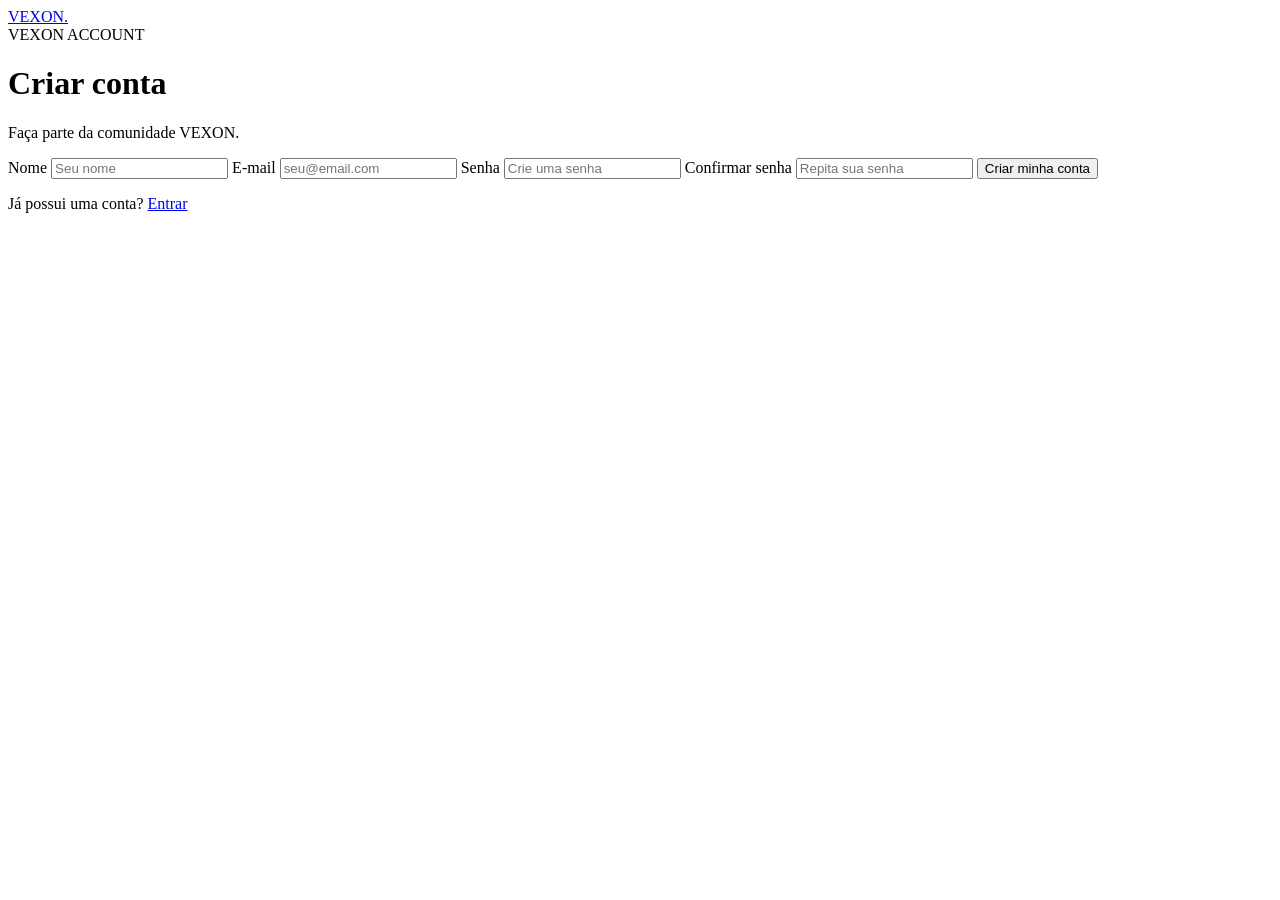
==== cadastro.html @ e491b1be "Add files via upload" ====
<!DOCTYPE html>
<html lang="pt-BR">
<head>
    <meta charset="UTF-8">
    <meta name="viewport" content="width=device-width, initial-scale=1.0">
    <title>Criar conta | VEXON</title>
    <link rel="sheet" href="style.css">
    <script src="js/utils.js" defer></script>
    <script src="js/produtos.js" defer></script>
    <script src="js/layout.js" defer></script>
    <script src="js/carrinho.js" defer></script>
    <script src="js/auth.js" defer></script>
    <script src="js/checkout.js" defer></script>

</head>

<body class="auth-body">

<main class="auth-container">

    <a href="index.html" class="logo auth-logo">
        VEXON<span>.</span>
    </a>

    <div class="auth-card">

        <span class="section-label">VEXON ACCOUNT</span>

        <h1>Criar conta</h1>

        <p>Faça parte da comunidade VEXON.</p>

        <form id="cadastro-form">

            <label for="nome">Nome</label>
            <input
                id="nome"
                type="text"
                placeholder="Seu nome"
                required
            >

            <label for="email">E-mail</label>
            <input
                id="email"
                type="email"
                placeholder="seu@email.com"
                required
            >

            <label for="senha">Senha</label>
            <input
                id="senha"
                type="password"
                placeholder="Crie uma senha"
                required
            >

            <label for="confirmar-senha">Confirmar senha</label>
            <input
                id="confirmar-senha"
                type="password"
                placeholder="Repita sua senha"
                required
            >

            <button class="btn btn-primary auth-button">
                Criar minha conta
            </button>

        </form>

        <p class="auth-register">
            Já possui uma conta?
            <a href="login.html">Entrar</a>
        </p>

    </div>

</main>

</body>
</html>
---- style.css ----
@import url("https://fonts.googleapis.com/css2?family=Inter:wght@400;500;600;700;800&display=swap");

/* =========================================
   VEXON
   Seu setup, seu nível.
========================================= */

/* RESET */
* {
    margin: 0;
    padding: 0;
    box-sizing: border-box;
}

:root {
    --bg: #07070a;
    --bg-secondary: #0d0d12;
    --card: #111116;
    --card-hover: #17171e;

    --white: #ffffff;
    --text: #f3f3f5;
    --muted: #92929d;

    --purple: #8b5cf6;
    --purple-light: #a78bfa;
    --blue: #5b8cff;

    --border: rgba(255, 255, 255, 0.08);

    --container: 1200px;
    --radius: 16px;
}

html {
    scroll-behavior: smooth;
}

body {
    background: var(--bg);
    color: var(--text);
    font-family: "Inter", sans-serif;
    line-height: 1.6;
}

a {
    color: inherit;
    text-decoration: none;
}

button,
input {
    font-family: inherit;
}

button {
    cursor: pointer;
}

.container {
    width: min(92%, var(--container));
    margin: 0 auto;
}

.section {
    padding: 100px 0;
}

/* =========================================
   TOP BAR
========================================= */

.top-bar {
    background: linear-gradient(
        90deg,
        #5b21b6,
        #7c3aed,
        #4f46e5
    );

    text-align: center;
    padding: 9px 15px;

    font-size: 12px;
    font-weight: 600;
    letter-spacing: 0.3px;
}

/* =========================================
   HEADER
========================================= */

.header {
    position: sticky;
    top: 0;
    z-index: 100;

    background: rgba(7, 7, 10, 0.88);
    backdrop-filter: blur(18px);

    border-bottom: 1px solid var(--border);
}

.header-content {
    min-height: 78px;

    display: flex;
    align-items: center;
    justify-content: space-between;

    gap: 30px;
}

.logo {
    font-size: 25px;
    font-weight: 800;
    letter-spacing: -1px;
}

.logo span {
    color: var(--purple-light);
}

.nav {
    display: flex;
    align-items: center;
    gap: 28px;
}

.nav a {
    position: relative;

    color: var(--muted);

    font-size: 13px;
    font-weight: 600;

    transition: 0.25s;
}

.nav a:hover,
.nav a.active {
    color: var(--white);
}

.nav a.active::after {
    content: "";

    position: absolute;
    left: 0;
    right: 0;
    bottom: -29px;

    height: 2px;

    background: var(--purple-light);
}

.header-actions {
    display: flex;
    align-items: center;
    gap: 10px;
}

.icon-button,
.cart-button {
    width: 42px;
    height: 42px;

    display: grid;
    place-items: center;

    border: 1px solid var(--border);
    border-radius: 12px;

    background: var(--card);

    transition: 0.25s;
}

.icon-button:hover,
.cart-button:hover {
    border-color: rgba(139, 92, 246, 0.5);
    background: var(--card-hover);
}

.cart-button {
    position: relative;
}

.cart-button span {
    position: absolute;

    top: -5px;
    right: -5px;

    width: 18px;
    height: 18px;

    display: grid;
    place-items: center;

    border-radius: 50%;

    background: var(--purple);
    color: white;

    font-size: 9px;
    font-weight: 800;
}

/* =========================================
   HERO
========================================= */

.hero {
    min-height: 650px;

    display: flex;
    align-items: center;

    position: relative;
    overflow: hidden;

    background:
        radial-gradient(
            circle at 75% 50%,
            rgba(124, 58, 237, 0.16),
            transparent 35%
        ),
        var(--bg);
}

.hero::before {
    content: "";

    position: absolute;

    width: 600px;
    height: 600px;

    right: -250px;
    top: -200px;

    border-radius: 50%;

    border: 1px solid rgba(139, 92, 246, 0.08);
}

.hero-content {
    display: grid;
    grid-template-columns: 1fr 1fr;

    align-items: center;

    gap: 70px;
}

.hero-text {
    position: relative;
    z-index: 2;
}

.hero-tag {
    display: inline-block;

    margin-bottom: 20px;

    color: var(--purple-light);

    font-size: 11px;
    font-weight: 800;

    letter-spacing: 1.5px;
}

.hero h1 {
    font-size: clamp(48px, 6vw, 82px);
    line-height: 0.95;

    letter-spacing: -4px;
    font-weight: 800;
}

.hero h1 span {
    color: transparent;

    background: linear-gradient(
        90deg,
        var(--purple-light),
        var(--blue)
    );

    background-clip: text;
    -webkit-background-clip: text;
}

.hero-text > p {
    max-width: 500px;

    margin: 28px 0;

    color: var(--muted);

    font-size: 16px;
}

.hero-buttons {
    display: flex;
    gap: 12px;
    flex-wrap: wrap;
}

.btn {
    display: inline-flex;

    align-items: center;
    justify-content: center;

    min-height: 50px;

    padding: 0 23px;

    border-radius: 10px;

    font-size: 13px;
    font-weight: 700;

    transition: 0.25s;
}

.btn-primary {
    background: var(--white);
    color: #08080a;
}

.btn-primary:hover {
    transform: translateY(-2px);

    background: var(--purple-light);
    color: white;

    box-shadow: 0 10px 30px rgba(139, 92, 246, 0.25);
}

.btn-secondary {
    border: 1px solid var(--border);
    background: var(--card);
}

.btn-secondary:hover {
    border-color: rgba(139, 92, 246, 0.5);
}

/* =========================================
   HERO VISUAL
========================================= */

.hero-visual {
    min-height: 430px;

    display: grid;
    place-items: center;

    position: relative;
}

.glow {
    position: absolute;

    width: 300px;
    height: 300px;

    border-radius: 50%;

    background: #7c3aed;

    filter: blur(130px);
    opacity: 0.22;
}

.setup-card {
    width: 430px;
    height: 300px;

    position: relative;

    transform: perspective(800px) rotateX(8deg) rotateY(-8deg);

    border-radius: 20px;

    background: linear-gradient(
        145deg,
        #19191f,
        #08080a
    );

    border: 1px solid rgba(255, 255, 255, 0.1);

    box-shadow:
        0 40px 80px rgba(0, 0, 0, 0.5),
        0 0 80px rgba(124, 58, 237, 0.12);
}

.setup-lights {
    position: absolute;

    left: 0;
    right: 0;
    bottom: 0;

    height: 3px;

    background: linear-gradient(
        90deg,
        #5b21b6,
        #a78bfa,
        #3b82f6,
        #8b5cf6
    );

    box-shadow: 0 0 20px #8b5cf6;
}

.setup-monitor {
    position: absolute;

    width: 230px;
    height: 140px;

    left: 100px;
    top: 45px;

    padding: 8px;

    border-radius: 8px;

    background: #050507;

    border: 5px solid #24242a;
}

.monitor-screen {
    width: 100%;
    height: 100%;

    display: grid;
    place-items: center;

    border-radius: 3px;

    background:
        radial-gradient(
            circle,
            rgba(139, 92, 246, 0.25),
            transparent 60%
        ),
        #0a0910;

    color: var(--purple-light);

    font-size: 20px;
    font-weight: 800;

    letter-spacing: 3px;
}

.setup-keyboard {
    position: absolute;

    width: 190px;
    height: 45px;

    left: 35px;
    bottom: 40px;

    border-radius: 7px;

    background:
        repeating-linear-gradient(
            90deg,
            #22222a 0 10px,
            #121218 10px 13px
        );

    border: 1px solid #30303a;

    transform: skewX(-12deg);
}

.setup-mouse {
    position: absolute;

    width: 35px;
    height: 55px;

    right: 70px;
    bottom: 35px;

    border-radius: 18px;

    background: #19191f;

    border: 1px solid #34343e;
}

/* =========================================
   SECTION HEADING
========================================= */

.section-heading {
    display: flex;
    align-items: end;
    justify-content: space-between;

    margin-bottom: 35px;
}

.section-label {
    display: block;

    margin-bottom: 7px;

    color: var(--purple-light);

    font-size: 10px;
    font-weight: 800;

    letter-spacing: 2px;
}

.section-heading h2 {
    font-size: 30px;
    letter-spacing: -1px;
}

.see-all {
    color: var(--muted);

    font-size: 12px;
    font-weight: 700;

    transition: 0.2s;
}

.see-all:hover {
    color: white;
}

/* =========================================
   CATEGORIES
========================================= */

.category-grid {
    display: grid;

    grid-template-columns: repeat(6, 1fr);

    gap: 12px;
}

.category-card {
    min-height: 170px;

    display: flex;
    flex-direction: column;

    justify-content: center;

    padding: 20px;

    border: 1px solid var(--border);
    border-radius: var(--radius);

    background: var(--card);

    transition: 0.3s;
}

.category-card:hover {
    transform: translateY(-5px);

    border-color: rgba(139, 92, 246, 0.4);

    background: var(--card-hover);
}

.category-icon {
    width: 48px;
    height: 48px;

    display: grid;
    place-items: center;

    margin-bottom: 15px;

    border-radius: 12px;

    background: rgba(139, 92, 246, 0.1);

    font-size: 22px;
}

.category-card h3 {
    font-size: 14px;
    margin-bottom: 3px;
}

.category-card p {
    color: var(--muted);
    font-size: 11px;
}

/* =========================================
   PRODUCTS
========================================= */

.products {
    background: var(--bg-secondary);
}

.product-grid {
    display: grid;

    grid-template-columns: repeat(4, 1fr);

    gap: 16px;
}

.product-card {
    overflow: hidden;

    border: 1px solid var(--border);
    border-radius: var(--radius);

    background: var(--card);

    transition: 0.3s;
}

.product-card:hover {
    transform: translateY(-5px);

    border-color: rgba(139, 92, 246, 0.3);
}

.product-image {
    height: 270px;

    position: relative;

    display: grid;
    place-items: center;

    overflow: hidden;

    background:
        radial-gradient(
            circle at center,
            rgba(139, 92, 246, 0.12),
            transparent 60%
        ),
        #0b0b0f;
}

.product-placeholder {
    font-size: 90px;

    filter: drop-shadow(
        0 15px 25px rgba(0, 0, 0, 0.5)
    );

    transition: 0.3s;
}

.product-card:hover .product-placeholder {
    transform: scale(1.08);
}

.product-badge {
    position: absolute;

    top: 13px;
    left: 13px;

    padding: 6px 9px;

    border-radius: 6px;

    background: rgba(139, 92, 246, 0.15);

    color: var(--purple-light);

    font-size: 9px;
    font-weight: 800;

    letter-spacing: 0.7px;
}

.product-badge.sale {
    background: #dc2626;
    color: white;
}

.favorite {
    position: absolute;

    top: 12px;
    right: 12px;

    width: 34px;
    height: 34px;

    border: 1px solid var(--border);
    border-radius: 50%;

    background: rgba(10, 10, 14, 0.8);

    color: white;

    font-size: 18px;

    transition: 0.2s;
}

.favorite:hover {
    color: #f43f5e;
    border-color: rgba(244, 63, 94, 0.4);
}

.product-info {
    padding: 20px;
}

.product-category {
    color: var(--muted);

    font-size: 9px;
    font-weight: 800;

    letter-spacing: 1.5px;
}

.product-info h3 {
    margin: 6px 0;

    font-size: 15px;
}

.rating {
    color: #fbbf24;

    font-size: 11px;
}

.rating small {
    color: var(--muted);
}

.price {
    min-height: 48px;

    display: flex;
    flex-direction: column;

    justify-content: center;

    margin: 10px 0;
}

.price del {
    color: var(--muted);
    font-size: 11px;
}

.price span {
    font-size: 17px;
    font-weight: 800;
}

.product-button {
    width: 100%;
    min-height: 42px;

    display: grid;
    place-items: center;

    border-radius: 8px;

    background: #1b1b22;

    font-size: 12px;
    font-weight: 700;

    transition: 0.2s;
}

.product-button:hover {
    background: var(--purple);
}

/* =========================================
   PROMO
========================================= */

.promo {
    padding: 90px 0;

    overflow: hidden;

    background:
        radial-gradient(
            circle at 80% 50%,
            rgba(91, 140, 255, 0.2),
            transparent 30%
        ),
        linear-gradient(
            135deg,
            #120c20,
            #090b14
        );
}

.promo-content {
    min-height: 300px;

    display: flex;
    align-items: center;
    justify-content: space-between;

    gap: 40px;

    position: relative;
}

.promo h2 {
    margin: 10px 0;

    font-size: clamp(32px, 4vw, 48px);

    line-height: 1.05;
    letter-spacing: -2px;
}

.promo p {
    margin-bottom: 25px;

    color: var(--muted);
}

.promo-decoration {
    width: 360px;
    height: 220px;

    display: grid;
    place-items: center;

    position: relative;

    transform: rotate(-8deg);

    border: 1px solid rgba(167, 139, 250, 0.25);
    border-radius: 20px;

    background:
        linear-gradient(
            135deg,
            rgba(139, 92, 246, 0.12),
            rgba(59, 130, 246, 0.05)
        );

    box-shadow:
        0 0 80px rgba(139, 92, 246, 0.12);
}

.promo-decoration::before,
.promo-decoration::after {
    content: "";

    position: absolute;

    border-radius: 50%;

    background: var(--purple);

    filter: blur(40px);

    opacity: 0.3;
}

.promo-decoration::before {
    width: 100px;
    height: 100px;

    left: -30px;
}

.promo-decoration::after {
    width: 120px;
    height: 120px;

    right: -30px;

    background: var(--blue);
}

.promo-decoration span {
    position: relative;
    z-index: 2;

    font-size: 45px;
    font-weight: 900;

    letter-spacing: 5px;

    color: transparent;

    background: linear-gradient(
        90deg,
        #a78bfa,
        #60a5fa
    );

    background-clip: text;
    -webkit-background-clip: text;
}

/* =========================================
   BENEFITS
========================================= */

.benefits {
    padding: 60px 0;

    border-bottom: 1px solid var(--border);
}

.benefits-grid {
    display: grid;

    grid-template-columns: repeat(4, 1fr);

    gap: 20px;
}

.benefit {
    display: flex;
    align-items: center;

    gap: 15px;
}

.benefit-icon {
    min-width: 45px;
    height: 45px;

    display: grid;
    place-items: center;

    border-radius: 12px;

    background: rgba(139, 92, 246, 0.1);
}

.benefit h3 {
    font-size: 13px;
}

.benefit p {
    color: var(--muted);
    font-size: 10px;
}

/* =========================================
   NEWSLETTER
========================================= */

.newsletter {
    padding: 80px 0;

    background: #0b0b10;
}

.newsletter-content {
    display: flex;

    align-items: center;
    justify-content: space-between;

    gap: 50px;
}

.newsletter h2 {
    font-size: 32px;

    margin-bottom: 5px;
}

.newsletter p {
    max-width: 500px;

    color: var(--muted);

    font-size: 13px;
}

.newsletter-form {
    width: min(100%, 450px);

    display: flex;

    padding: 5px;

    border: 1px solid var(--border);
    border-radius: 10px;

    background: #111117;
}

.newsletter-form input {
    width: 100%;

    min-width: 0;

    border: 0;
    outline: 0;

    padding: 0 14px;

    background: transparent;

    color: white;

    font-size: 12px;
}

.newsletter-form input::placeholder {
    color: #666672;
}

.newsletter-form button {
    min-height: 42px;

    padding: 0 17px;

    border: 0;
    border-radius: 7px;

    background: var(--white);
    color: #08080a;

    font-size: 11px;
    font-weight: 800;

    white-space: nowrap;

    transition: 0.2s;
}

.newsletter-form button:hover {
    background: var(--purple-light);
    color: white;
}

/* =========================================
   FOOTER
========================================= */

.footer {
    padding-top: 70px;

    background: #050507;
}

.footer-grid {
    display: grid;

    grid-template-columns: 2fr 1fr 1fr 1.3fr;

    gap: 50px;

    padding-bottom: 60px;
}

.footer-brand p {
    margin: 15px 0 20px;

    color: var(--muted);

    font-size: 12px;
}

.socials {
    display: flex;
    gap: 8px;
}

.socials a {
    width: 34px;
    height: 34px;

    display: grid;
    place-items: center;

    border: 1px solid var(--border);
    border-radius: 8px;

    color: var(--muted);

    font-size: 9px;
    font-weight: 800;

    transition: 0.2s;
}

.socials a:hover {
    color: white;
    border-color: var(--purple);
}

.footer-column {
    display: flex;
    flex-direction: column;

    gap: 10px;
}

.footer-column h3 {
    margin-bottom: 8px;

    font-size: 12px;
}

.footer-column a,
.footer-column p {
    color: var(--muted);

    font-size: 11px;

    transition: 0.2s;
}

.footer-column a:hover {
    color: white;
}

.footer-bottom {
    display: flex;
    justify-content: space-between;

    padding: 20px 0;

    border-top: 1px solid var(--border);

    color: #5d5d68;

    font-size: 10px;
}

/* =========================================
   RESPONSIVIDADE
========================================= */

@media (max-width: 1050px) {

    .nav {
        gap: 15px;
    }

    .nav a {
        font-size: 11px;
    }

    .category-grid {
        grid-template-columns: repeat(3, 1fr);
    }

    .product-grid {
        grid-template-columns: repeat(2, 1fr);
    }

    .benefits-grid {
        grid-template-columns: repeat(2, 1fr);
    }

}

@media (max-width: 800px) {

    .header-content {
        min-height: 68px;
    }

    .nav {
        display: none;
    }

    .hero {
        padding: 70px 0;
    }

    .hero-content {
        grid-template-columns: 1fr;

        text-align: center;
    }

    .hero-text > p {
        margin-left: auto;
        margin-right: auto;
    }

    .hero-buttons {
        justify-content: center;
    }

    .hero-visual {
        min-height: 350px;
    }

    .setup-card {
        transform: scale(0.8);
    }

    .promo-content {
        flex-direction: column;
        text-align: center;
    }

    .newsletter-content {
        flex-direction: column;
        align-items: stretch;
    }

    .newsletter-content > div {
        text-align: center;
    }

    .newsletter p {
        margin: auto;
    }

    .newsletter-form {
        margin: auto;
    }

    .footer-grid {
        grid-template-columns: repeat(2, 1fr);
    }

}

@media (max-width: 550px) {

    .section {
        padding: 70px 0;
    }

    .hero h1 {
        font-size: 50px;
        letter-spacing: -3px;
    }

    .hero-visual {
        min-height: 260px;
    }

    .setup-card {
        transform: scale(0.6);
    }

    .category-grid {
        grid-template-columns: repeat(2, 1fr);
    }

    .category-card {
        min-height: 140px;
    }

    .product-grid {
        grid-template-columns: 1fr;
    }

    .product-image {
        height: 300px;
    }

    .benefits-grid {
        grid-template-columns: 1fr;
    }

    .promo-decoration {
        width: 280px;
        height: 180px;
    }

    .promo-decoration span {
        font-size: 32px;
    }

    .footer-grid {
        grid-template-columns: 1fr;
        gap: 35px;
    }

    .footer-bottom {
        flex-direction: column;
        gap: 5px;
    }

    .newsletter-form {
        flex-direction: column;
        gap: 5px;
        padding: 5px;
    }

    .newsletter-form input {
        min-height: 42px;
    }

}
/* =========================================
   PÁGINAS INTERNAS
========================================= */

.page-header {
    padding: 100px 0 70px;
    background:
        radial-gradient(
            circle at 70% 50%,
            rgba(139, 92, 246, 0.12),
            transparent 35%
        ),
        var(--bg-secondary);

    border-bottom: 1px solid var(--border);
}

.page-header h1 {
    margin: 10px 0;

    font-size: clamp(40px, 5vw, 64px);
    line-height: 1;
    letter-spacing: -3px;
}

.page-header p {
    color: var(--muted);
    font-size: 14px;
}


/* =========================================
   FILTROS / PRODUTOS
========================================= */

.shop-layout {
    display: grid;
    grid-template-columns: 220px 1fr;
    gap: 35px;
}

.filters {
    height: fit-content;

    padding: 22px;

    border: 1px solid var(--border);
    border-radius: var(--radius);

    background: var(--card);
}

.filters h3 {
    margin-bottom: 25px;
    font-size: 15px;
}

.filter-group {
    padding: 20px 0;

    border-top: 1px solid var(--border);
}

.filter-group h4 {
    margin-bottom: 15px;
    font-size: 12px;
}

.filter-group label {
    display: flex;
    align-items: center;

    gap: 8px;

    margin: 10px 0;

    color: var(--muted);

    font-size: 11px;

    cursor: pointer;
}

.filter-group input {
    accent-color: var(--purple);
}

.shop-top {
    display: flex;
    align-items: center;
    justify-content: space-between;

    margin-bottom: 20px;
}

.shop-top p {
    color: var(--muted);
    font-size: 12px;
}

.shop-top select {
    padding: 10px 13px;

    border: 1px solid var(--border);
    border-radius: 8px;

    outline: none;

    background: var(--card);
    color: white;

    font-size: 11px;
}


/* =========================================
   CATEGORIAS
========================================= */

.category-grid-large {
    grid-template-columns: repeat(3, 1fr);
}

.category-grid-large .category-card {
    min-height: 210px;
}

.category-grid-large .category-icon {
    width: 60px;
    height: 60px;

    font-size: 28px;
}


/* =========================================
   PRODUTO INDIVIDUAL
========================================= */

.product-detail {
    padding-top: 80px;
}

.product-detail-grid {
    display: grid;
    grid-template-columns: 1fr 1fr;

    gap: 70px;

    align-items: center;
}

.product-detail-image {
    min-height: 550px;

    display: grid;
    place-items: center;

    position: relative;

    border: 1px solid var(--border);
    border-radius: 20px;

    background:
        radial-gradient(
            circle,
            rgba(139, 92, 246, 0.15),
            transparent 60%
        ),
        var(--card);
}

.detail-product-placeholder {
    font-size: 170px;

    filter:
        drop-shadow(0 30px 35px rgba(0, 0, 0, 0.6))
        drop-shadow(0 0 40px rgba(139, 92, 246, 0.15));
}

.product-detail-info h1 {
    margin: 8px 0 10px;

    font-size: clamp(36px, 4vw, 54px);
    line-height: 1;
    letter-spacing: -2px;
}

.product-detail-info .rating {
    margin-bottom: 25px;
}

.product-detail-info .rating span {
    color: var(--muted);
    margin-left: 5px;
}

.detail-description {
    max-width: 550px;

    margin-bottom: 25px;

    color: var(--muted);

    font-size: 14px;
}

.detail-price {
    margin-bottom: 8px;

    font-size: 30px;
    font-weight: 800;
}

.stock {
    margin-bottom: 20px;

    color: #4ade80;

    font-size: 11px;
    font-weight: 700;
}

.quantity {
    width: fit-content;

    display: flex;
    align-items: center;

    margin-bottom: 15px;

    border: 1px solid var(--border);
    border-radius: 8px;

    overflow: hidden;
}

.quantity button {
    width: 38px;
    height: 38px;

    border: 0;

    background: var(--card);
    color: white;

    font-size: 16px;
}

.quantity span {
    width: 38px;

    text-align: center;

    font-size: 12px;
}

.add-cart {
    width: 100%;
    margin-bottom: 30px;
}

.product-specs {
    display: grid;
    grid-template-columns: 1fr 1fr;

    border-top: 1px solid var(--border);
}

.product-specs div {
    padding: 15px;

    border-bottom: 1px solid var(--border);
}

.product-specs strong,
.product-specs span {
    display: block;
}

.product-specs strong {
    margin-bottom: 3px;

    font-size: 10px;
    color: var(--muted);
}

.product-specs span {
    font-size: 12px;
}


/* =========================================
   CARRINHO
========================================= */

.cart-layout {
    display: grid;

    grid-template-columns: 1fr 350px;

    gap: 30px;

    align-items: start;
}

.cart-items {
    display: flex;
    flex-direction: column;

    gap: 12px;
}

.cart-item {
    min-height: 130px;

    display: grid;

    grid-template-columns: 90px 1fr auto auto;

    align-items: center;

    gap: 20px;

    padding: 15px;

    border: 1px solid var(--border);
    border-radius: var(--radius);

    background: var(--card);
}

.cart-product-image {
    width: 90px;
    height: 90px;

    display: grid;
    place-items: center;

    border-radius: 10px;

    background: #0b0b0f;

    font-size: 40px;
}

.cart-product-info h3 {
    margin: 5px 0;

    font-size: 14px;
}

.cart-product-info p {
    color: var(--muted);

    font-size: 12px;
}

.cart-item > strong {
    font-size: 13px;
}

.cart-summary {
    padding: 25px;

    border: 1px solid var(--border);
    border-radius: var(--radius);

    background: var(--card);
}

.cart-summary h2 {
    margin-bottom: 25px;

    font-size: 18px;
}

.cart-summary > div {
    display: flex;
    justify-content: space-between;

    margin: 14px 0;

    color: var(--muted);

    font-size: 12px;
}

.cart-summary strong {
    color: white;
}

.cart-summary hr {
    border: 0;
    border-top: 1px solid var(--border);
}

.cart-summary .cart-total {
    margin: 20px 0;

    color: white;

    font-size: 15px;
}

.cart-summary .cart-total strong {
    font-size: 20px;
}

.checkout-button {
    width: 100%;

    border: 0;
}

.continue-shopping {
    display: block;

    margin-top: 18px;

    text-align: center;

    color: var(--muted);

    font-size: 11px;
}


/* =========================================
   SOBRE
========================================= */

.about-grid {
    display: grid;

    grid-template-columns: 1fr 1fr;

    gap: 80px;
}

.about-grid h2 {
    font-size: clamp(40px, 5vw, 65px);

    line-height: 0.95;
    letter-spacing: -3px;
}

.about-text {
    color: var(--muted);

    font-size: 14px;
}

.about-text p {
    margin-bottom: 20px;
}


/* =========================================
   CONTATO
========================================= */

.contact-grid {
    display: grid;

    grid-template-columns: 0.8fr 1.2fr;

    gap: 80px;
}

.contact-info h2 {
    margin: 8px 0 15px;

    font-size: 35px;
}

.contact-info > p {
    margin-bottom: 35px;

    color: var(--muted);

    font-size: 13px;
}

.contact-item {
    display: flex;

    align-items: center;

    gap: 15px;

    margin-bottom: 20px;
}

.contact-item > span {
    width: 45px;
    height: 45px;

    display: grid;
    place-items: center;

    border-radius: 10px;

    background: rgba(139, 92, 246, 0.1);
}

.contact-item strong {
    display: block;

    font-size: 12px;
}

.contact-item p {
    color: var(--muted);

    font-size: 11px;
}

.contact-form {
    display: flex;
    flex-direction: column;

    gap: 8px;

    padding: 30px;

    border: 1px solid var(--border);
    border-radius: var(--radius);

    background: var(--card);
}

.contact-form label {
    margin-top: 8px;

    font-size: 11px;
    font-weight: 600;
}

.contact-form input,
.contact-form select,
.contact-form textarea {
    width: 100%;

    padding: 13px;

    outline: none;

    border: 1px solid var(--border);
    border-radius: 8px;

    background: #0b0b0f;
    color: white;

    font-size: 12px;
}

.contact-form textarea {
    resize: vertical;
}

.contact-form input:focus,
.contact-form select:focus,
.contact-form textarea:focus {
    border-color: var(--purple);
}

.contact-form button {
    margin-top: 15px;

    border: 0;
}


/* =========================================
   LOGIN / CADASTRO
========================================= */

.auth-body {
    min-height: 100vh;

    display: grid;
    place-items: center;

    padding: 40px 15px;

    background:
        radial-gradient(
            circle at center,
            rgba(124, 58, 237, 0.13),
            transparent 40%
        ),
        var(--bg);
}

.auth-container {
    width: min(100%, 430px);
}

.auth-logo {
    display: block;

    width: fit-content;

    margin: 0 auto 30px;
}

.auth-card {
    padding: 35px;

    border: 1px solid var(--border);
    border-radius: 18px;

    background: rgba(17, 17, 22, 0.9);

    box-shadow: 0 30px 80px rgba(0, 0, 0, 0.4);
}

.auth-card h1 {
    margin: 5px 0;

    font-size: 30px;
}

.auth-card > p {
    margin-bottom: 25px;

    color: var(--muted);

    font-size: 12px;
}

.auth-card form {
    display: flex;
    flex-direction: column;

    gap: 8px;
}

.auth-card form label {
    margin-top: 8px;

    font-size: 11px;
    font-weight: 600;
}

.auth-card form input {
    padding: 13px;

    outline: none;

    border: 1px solid var(--border);
    border-radius: 8px;

    background: #0b0b0f;
    color: white;

    font-size: 12px;
}

.auth-card form input:focus {
    border-color: var(--purple);
}

.auth-options {
    display: flex;

    justify-content: space-between;

    align-items: center;

    margin: 8px 0 15px;

    font-size: 10px;
}

.auth-options label {
    display: flex;
    align-items: center;

    gap: 5px;

    color: var(--muted);
}

.auth-options input {
    accent-color: var(--purple);
}

.auth-options a,
.auth-register a {
    color: var(--purple-light);
}

.auth-button {
    width: 100%;

    border: 0;

    margin-top: 8px;
}

.auth-divider {
    display: flex;
    align-items: center;

    gap: 10px;

    margin: 25px 0;

    color: var(--muted);

    font-size: 10px;
}

.auth-divider::before,
.auth-divider::after {
    content: "";

    height: 1px;

    flex: 1;

    background: var(--border);
}

.auth-register {
    margin: 0 !important;

    text-align: center;

    font-size: 11px !important;
}


/* =========================================
   RESPONSIVIDADE DAS NOVAS PÁGINAS
========================================= */

@media (max-width: 900px) {

    .shop-layout {
        grid-template-columns: 1fr;
    }

    .filters {
        display: none;
    }

    .product-detail-grid,
    .about-grid,
    .contact-grid {
        grid-template-columns: 1fr;
        gap: 40px;
    }

    .product-detail-image {
        min-height: 400px;
    }

    .cart-layout {
        grid-template-columns: 1fr;
    }

}

@media (max-width: 600px) {

    .page-header {
        padding: 70px 0 50px;
    }

    .category-grid-large {
        grid-template-columns: 1fr;
    }

    .shop-top {
        align-items: flex-start;
        gap: 15px;
    }

    .cart-item {
        grid-template-columns: 70px 1fr;
    }

    .cart-product-image {
        width: 70px;
        height: 70px;
    }

    .cart-item .quantity {
        grid-column: 2;
    }

    .cart-item > strong {
        grid-column: 2;
    }

    .product-detail-image {
        min-height: 300px;
    }

    .detail-product-placeholder {
        font-size: 110px;
    }

    .contact-form,
    .auth-card {
        padding: 25px 20px;
    }

}
/* =========================================
   FORMULÁRIO DE CONTATO
========================================= */

.contact-form-card {
    background: var(--card);
    border: 1px solid var(--border);
    border-radius: 18px;
    padding: 35px;
}

.contact-form-card h2 {
    margin-bottom: 25px;
}

.form-group {
    display: flex;
    flex-direction: column;
    gap: 8px;
    margin-bottom: 20px;
}

.form-group label {
    font-size: 13px;
    font-weight: 600;
    color: var(--text);
}

.form-group input,
.form-group select,
.form-group textarea {
    width: 100%;
    padding: 14px 16px;

    background: #101014;
    color: #fff;

    border: 1px solid var(--border);
    border-radius: 10px;

    outline: none;

    font-family: inherit;
    font-size: 14px;

    transition: 0.2s ease;
}

.form-group input::placeholder,
.form-group textarea::placeholder {
    color: #777;
}

.form-group input:focus,
.form-group select:focus,
.form-group textarea:focus {
    border-color: #8b5cf6;

    box-shadow:
        0 0 0 3px rgba(139, 92, 246, 0.12);
}

.form-group textarea {
    resize: vertical;
    min-height: 140px;
}

.form-group select {
    cursor: pointer;
}

.form-group select option {
    background: #101014;
    color: #fff;
}

.contact-form-card .btn {
    width: 100%;
    margin-top: 5px;
}
    /* =========================================
   FORMULÁRIO DE CONTATO
========================================= */

.contact-form-card {
    background: var(--card);
    border: 1px solid var(--border);
    border-radius: 18px;
    padding: 35px;
}

.contact-form-card h2 {
    margin-bottom: 25px;
}

.form-group {
    display: flex;
    flex-direction: column;
    gap: 8px;
    margin-bottom: 20px;
}

.form-group label {
    font-size: 13px;
    font-weight: 600;
    color: var(--text);
}

.form-group input,
.form-group select,
.form-group textarea {
    width: 100%;
    padding: 14px 16px;

    background: #101014;
    color: #fff;

    border: 1px solid var(--border);
    border-radius: 10px;

    outline: none;

    font-family: inherit;
    font-size: 14px;

    transition: 0.2s ease;
}

.form-group input::placeholder,
.form-group textarea::placeholder {
    color: #777;
}

.form-group input:focus,
.form-group select:focus,
.form-group textarea:focus {
    border-color: #8b5cf6;

    box-shadow:
        0 0 0 3px rgba(139, 92, 246, 0.12);
}

.form-group textarea {
    resize: vertical;
    min-height: 140px;
}

.form-group select {
    cursor: pointer;
}

.form-group select option {
    background: #101014;
    color: #fff;
}

.contact-form-card .btn {
    width: 100%;
    margin-top: 5px;
}
/* =========================================
   CORREÇÃO - PÁGINA DE CONTATO
========================================= */

.contact-grid {
    display: grid;
    grid-template-columns: 0.9fr 1.1fr;
    gap: 40px;
    align-items: start;
}

.contact-info,
.contact-form-card {
    height: fit-content;
}

.contact-form-card {
    padding: 25px;
    margin: 0;
}

.contact-form-card .section-label {
    display: block;
    margin-bottom: 8px;
}

.contact-form-card h2 {
    margin: 0 0 20px 0;
}

.contact-form-card form {
    margin: 0;
    padding: 0;
}

.form-group {
    margin: 0 0 14px 0;
    padding: 0;
}

.form-group:last-of-type {
    margin-bottom: 16px;
}

.form-group label {
    display: block;
    margin: 0 0 6px 0;
}

.form-group input,
.form-group select,
.form-group textarea {
    display: block;
    width: 100%;
    box-sizing: border-box;
    margin: 0;
}

.form-group textarea {
    min-height: 110px;
    max-height: 180px;
}

.contact-form-card .btn {
    display: block;
    width: 100%;
    margin: 0;
}


/* Remove espaços exagerados da seção */

.contact-grid + * {
    margin-top: 0;
}


/* Celular */

@media (max-width: 768px) {

    .contact-grid {
        grid-template-columns: 1fr;
        gap: 25px;
    }

}
    
/* =========================================
   MENSAGEM / ESTADOS VAZIOS
========================================= */

.vexon-message {
    position: fixed;
    bottom: 25px;
    right: 25px;
    z-index: 99999;
    max-width: 350px;
    padding: 15px 20px;
    border: 1px solid rgba(139, 92, 246, 0.5);
    border-radius: 10px;
    background: #15151b;
    color: white;
    font-size: 13px;
    box-shadow: 0 15px 40px rgba(0, 0, 0, 0.5);
}

.empty-cart,
.empty-state {
    text-align: center;
    padding: 60px 20px;
    border: 1px solid var(--border);
    border-radius: 15px;
    background: var(--card);
}

.empty-cart-icon {
    font-size: 60px;
}

.empty-cart p,
.empty-state p {
    color: var(--muted);
    margin: 15px 0 25px;
}

.remove-product {
    border: 0;
    background: none;
    color: #888;
    cursor: pointer;
    font-size: 16px;
}

.favorite.is-active {
    color: var(--purple-light);
}
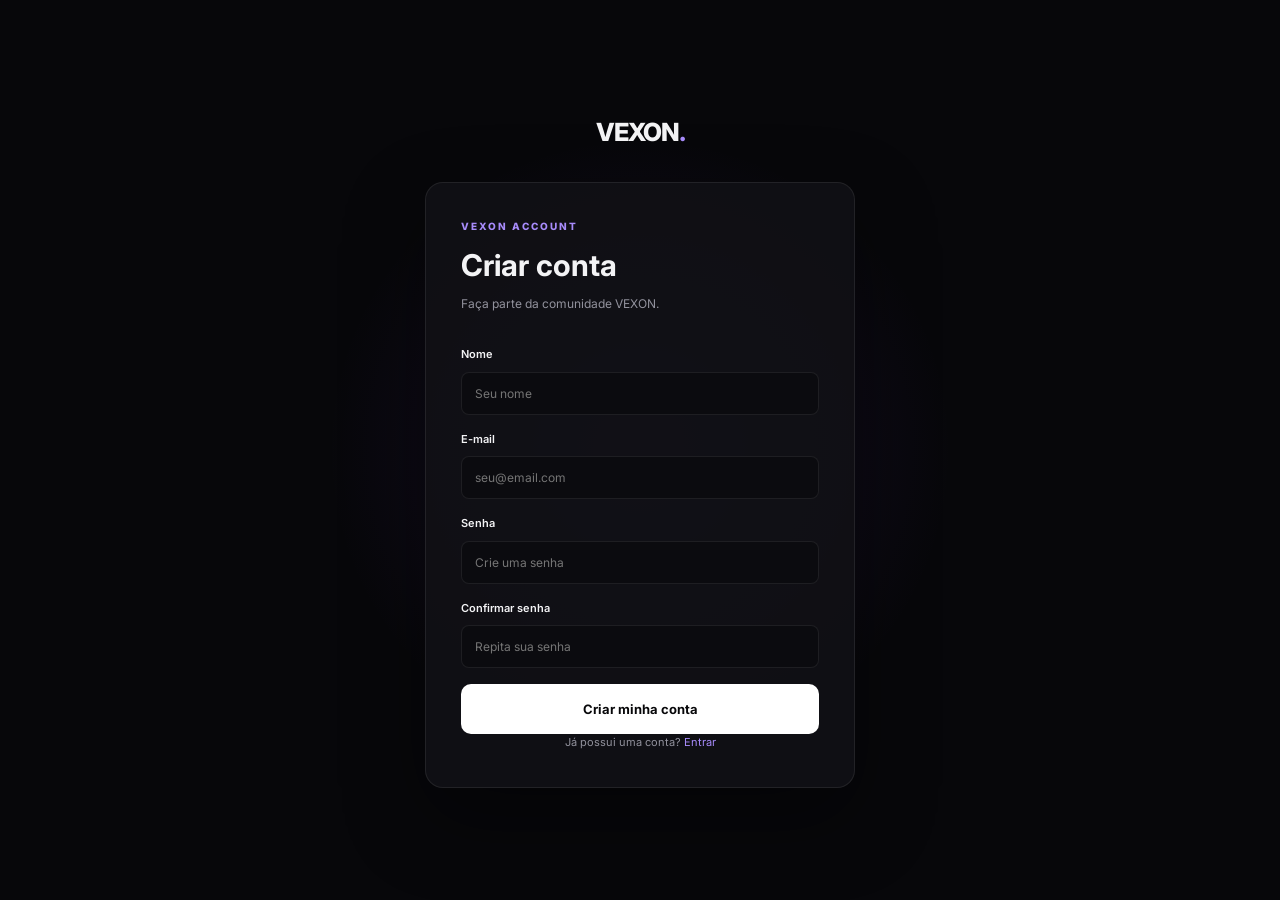
==== commit a4e50327: "Fix HTML syntax and update stylesheet link" ====
--- a/cadastro.html
+++ b/cadastro.html
@@ -4,7 +4,7 @@
     <meta charset="UTF-8">
     <meta name="viewport" content="width=device-width, initial-scale=1.0">
     <title>Criar conta | VEXON</title>
-    <link rel="sheet" href="style.css">
+    <link rel="stylesheet" href="style.css">
     <script src="js/utils.js" defer></script>
     <script src="js/produtos.js" defer></script>
     <script src="js/layout.js" defer></script>
@@ -80,4 +80,4 @@
 </main>
 
 </body>
-</html>+</html>
--- a/style.css
+++ b/style.css
@@ -1200,7 +1200,7 @@
     }
 
     .hero-content {
-        grid-template-columns: 1fr;
+        grid-template-columns: minmax(0, 1fr);
 
         text-align: center;
     }
@@ -2427,4 +2427,130 @@
 
 .favorite.is-active {
     color: var(--purple-light);
-}+}
+
+/* =========================================
+   RESPONSIVIDADE — AJUSTES FINOS
+   (telas pequenas: ~375px e ~320px)
+========================================= */
+
+@media (max-width: 480px) {
+
+    .section {
+        padding: 60px 0;
+    }
+
+    .page-header {
+        padding: 60px 0 40px;
+    }
+
+    .hero h1 {
+        font-size: 38px;
+        line-height: 1.05;
+        letter-spacing: -1px;
+    }
+
+    .page-header h1 {
+        font-size: 32px;
+        line-height: 1.1;
+        letter-spacing: -1px;
+    }
+
+    .about-grid h2 {
+        font-size: 32px;
+        line-height: 1.1;
+        letter-spacing: -1px;
+    }
+
+    .promo h2 {
+        font-size: 26px;
+        line-height: 1.15;
+        letter-spacing: -1px;
+    }
+
+    .section-heading h2 {
+        font-size: 22px;
+    }
+
+    .product-detail-info h1 {
+        letter-spacing: -1px;
+        line-height: 1.1;
+    }
+
+    .hero-tag {
+        font-size: 10px;
+    }
+
+    .btn {
+        padding: 0 18px;
+        font-size: 12px;
+    }
+
+    .category-grid,
+    .category-grid-large {
+        grid-template-columns: 1fr 1fr;
+        gap: 10px;
+    }
+
+    .category-card {
+        min-height: 120px;
+        padding: 15px;
+    }
+
+    .product-detail-info h1 {
+        font-size: 30px;
+    }
+
+    .detail-price {
+        font-size: 24px;
+    }
+
+    .cart-item {
+        grid-template-columns: 60px 1fr;
+
+        gap: 12px;
+
+        padding: 12px;
+    }
+
+    .cart-product-image {
+        width: 60px;
+        height: 60px;
+
+        font-size: 30px;
+    }
+
+    .auth-card {
+        padding: 20px 16px;
+    }
+
+    .contact-form-card,
+    .contact-form {
+        padding: 20px;
+    }
+
+}
+
+/* Garante que nada force rolagem horizontal na página inteira */
+html,
+body {
+    max-width: 100%;
+    overflow-x: hidden;
+}
+
+/* Área de toque confortável em botões pequenos no celular */
+@media (max-width: 600px) {
+
+    .icon-button,
+    .cart-button,
+    .favorite {
+        width: 44px;
+        height: 44px;
+    }
+
+    .quantity button {
+        width: 44px;
+        height: 44px;
+    }
+
+}
